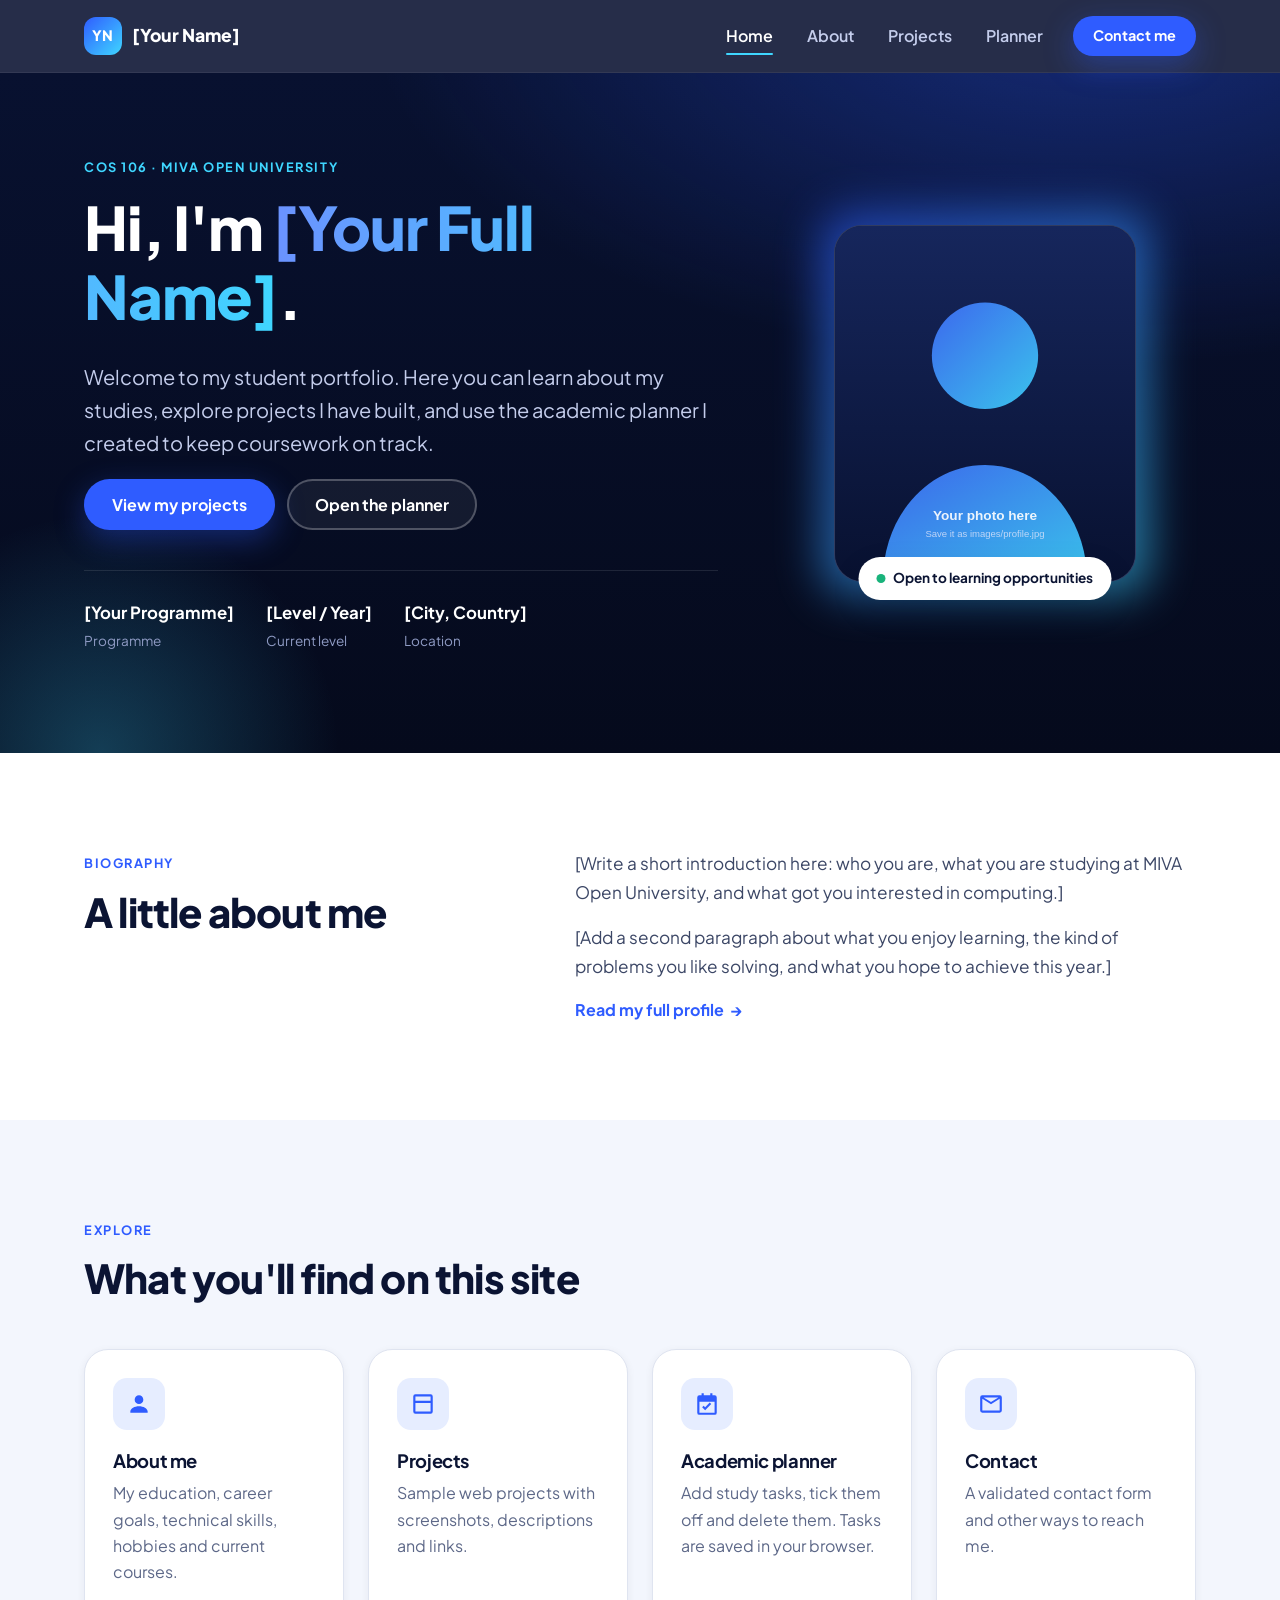
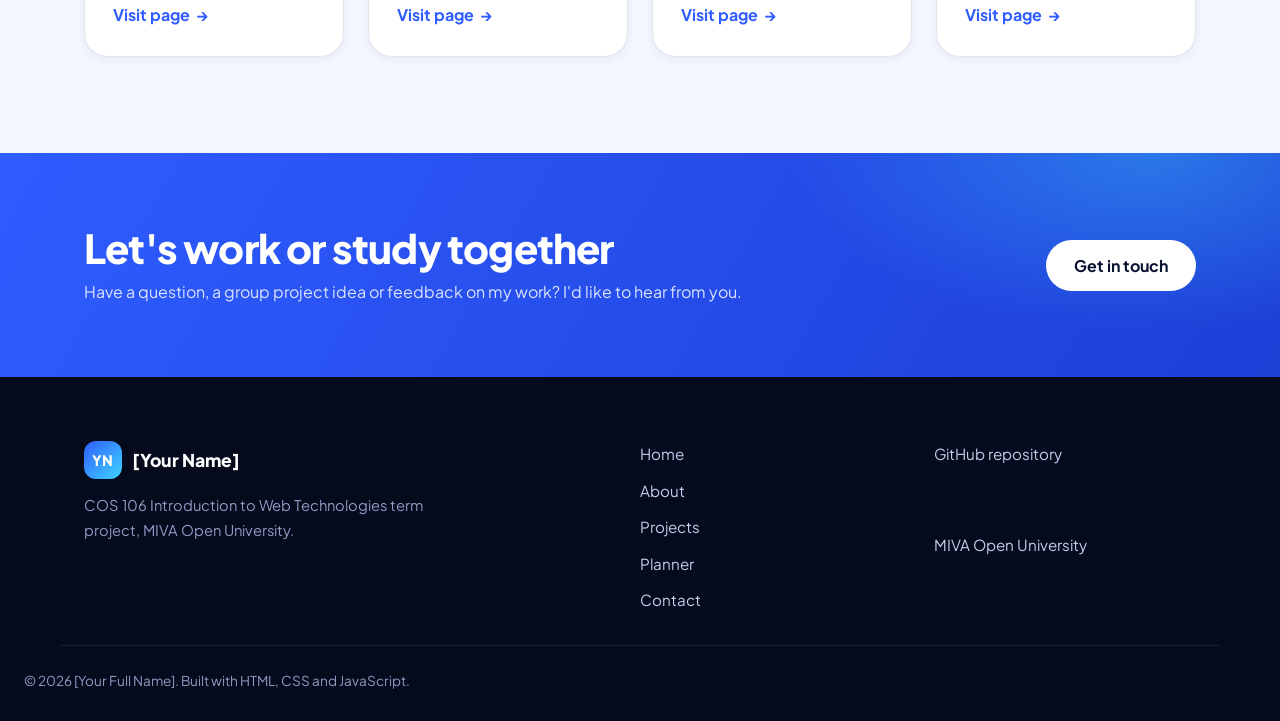
==== index.html @ 50771d1c "Add COS 106 student portfolio website Five-page responsive portfolio (home, about, projects, planner" ====
<!DOCTYPE html>
<html lang="en">
<head>
  <meta charset="UTF-8">
  <meta name="viewport" content="width=device-width, initial-scale=1.0">
  <meta name="description" content="Personal academic portfolio of [Your Full Name], a student at MIVA Open University.">
  <title>Home | [Your Full Name] — Student Portfolio</title>
  <link rel="icon" href="images/favicon.svg" type="image/svg+xml">
  <link rel="preconnect" href="https://fonts.googleapis.com">
  <link rel="preconnect" href="https://fonts.gstatic.com" crossorigin>
  <link href="https://fonts.googleapis.com/css2?family=Plus+Jakarta+Sans:wght@400;500;600;700;800&display=swap" rel="stylesheet">
  <link rel="stylesheet" href="css/style.css">
</head>
<body>
  <a class="skip-link" href="#main">Skip to main content</a>

  <!-- ===== Site header and navigation (same on every page) ===== -->
  <header class="site-header">
    <nav class="nav container" aria-label="Main navigation">
      <a class="brand" href="index.html" aria-label="Home">
        <span class="brand-mark" aria-hidden="true">YN</span>
        <span class="brand-text">[Your Name]</span>
      </a>
      <button class="nav-toggle" type="button" aria-expanded="false" aria-controls="nav-menu">
        <span class="nav-toggle-bar"></span><span class="nav-toggle-bar"></span><span class="nav-toggle-bar"></span>
        <span class="visually-hidden">Toggle menu</span>
      </button>
      <ul class="nav-menu" id="nav-menu">
        <li><a href="index.html" aria-current="page">Home</a></li>
        <li><a href="about.html">About</a></li>
        <li><a href="projects.html">Projects</a></li>
        <li><a href="planner.html">Planner</a></li>
        <li><a href="contact.html" class="btn btn-primary btn-sm">Contact me</a></li>
      </ul>
    </nav>
  </header>

  <main id="main">
    <!-- ===== Hero ===== -->
    <section class="hero">
      <div class="hero-glow" aria-hidden="true"></div>
      <div class="container hero-grid">
        <div class="hero-copy reveal">
          <p class="eyebrow">COS 106 · MIVA Open University</p>
          <!-- EDIT: replace [Your Full Name] with your name -->
          <h1>Hi, I'm <span class="text-gradient">[Your Full Name]</span>.</h1>
          <p class="lead">
            Welcome to my student portfolio. Here you can learn about my studies,
            explore projects I have built, and use the academic planner I created
            to keep coursework on track.
          </p>
          <div class="btn-row">
            <a class="btn btn-primary" href="projects.html">View my projects</a>
            <a class="btn btn-ghost" href="planner.html">Open the planner</a>
          </div>
          <ul class="hero-facts" aria-label="Quick facts">
            <li><strong>[Your Programme]</strong><span>Programme</span></li>
            <li><strong>[Level / Year]</strong><span>Current level</span></li>
            <li><strong>[City, Country]</strong><span>Location</span></li>
          </ul>
        </div>

        <figure class="hero-photo reveal">
          <!-- EDIT: save your photograph as images/profile.jpg — it replaces the placeholder automatically -->
          <img src="images/profile.jpg"
               onerror="this.onerror=null;this.src='images/profile-placeholder.svg';"
               alt="Portrait of [Your Full Name]" width="440" height="520">
          <figcaption class="photo-badge"><span class="dot" aria-hidden="true"></span> Open to learning opportunities</figcaption>
        </figure>
      </div>
    </section>

    <!-- ===== Biography ===== -->
    <section class="section" aria-labelledby="bio-title">
      <div class="container split">
        <div class="reveal">
          <p class="eyebrow eyebrow-dark">Biography</p>
          <h2 id="bio-title">A little about me</h2>
        </div>
        <div class="prose reveal">
          <!-- EDIT: replace this placeholder biography with 2–3 short paragraphs about yourself -->
          <p>
            [Write a short introduction here: who you are, what you are studying at
            MIVA Open University, and what got you interested in computing.]
          </p>
          <p>
            [Add a second paragraph about what you enjoy learning, the kind of
            problems you like solving, and what you hope to achieve this year.]
          </p>
          <a class="text-link" href="about.html">Read my full profile <span aria-hidden="true">→</span></a>
        </div>
      </div>
    </section>

    <!-- ===== Site overview cards ===== -->
    <section class="section section-alt" aria-labelledby="explore-title">
      <div class="container">
        <div class="section-head reveal">
          <p class="eyebrow eyebrow-dark">Explore</p>
          <h2 id="explore-title">What you'll find on this site</h2>
        </div>
        <ul class="card-grid">
          <li class="card reveal">
            <div class="card-icon" aria-hidden="true">
              <svg viewBox="0 0 24 24"><path d="M12 12a4 4 0 1 0 0-8 4 4 0 0 0 0 8Zm0 2c-4 0-8 2-8 5v1h16v-1c0-3-4-5-8-5Z"/></svg>
            </div>
            <h3>About me</h3>
            <p>My education, career goals, technical skills, hobbies and current courses.</p>
            <a class="text-link" href="about.html">Visit page <span aria-hidden="true">→</span></a>
          </li>
          <li class="card reveal">
            <div class="card-icon" aria-hidden="true">
              <svg viewBox="0 0 24 24"><path d="M3 5a2 2 0 0 1 2-2h14a2 2 0 0 1 2 2v14a2 2 0 0 1-2 2H5a2 2 0 0 1-2-2V5Zm2 0v4h14V5H5Zm0 6v8h14v-8H5Z"/></svg>
            </div>
            <h3>Projects</h3>
            <p>Sample web projects with screenshots, descriptions and links.</p>
            <a class="text-link" href="projects.html">Visit page <span aria-hidden="true">→</span></a>
          </li>
          <li class="card reveal">
            <div class="card-icon" aria-hidden="true">
              <svg viewBox="0 0 24 24"><path d="M7 2v2H5a2 2 0 0 0-2 2v14a2 2 0 0 0 2 2h14a2 2 0 0 0 2-2V6a2 2 0 0 0-2-2h-2V2h-2v2H9V2H7Zm-2 8h14v10H5V10Zm5.3 7.7-2.8-2.8 1.4-1.4 1.4 1.4 4.2-4.2 1.4 1.4-5.6 5.6Z"/></svg>
            </div>
            <h3>Academic planner</h3>
            <p>Add study tasks, tick them off and delete them. Tasks are saved in your browser.</p>
            <a class="text-link" href="planner.html">Visit page <span aria-hidden="true">→</span></a>
          </li>
          <li class="card reveal">
            <div class="card-icon" aria-hidden="true">
              <svg viewBox="0 0 24 24"><path d="M4 4h16a2 2 0 0 1 2 2v12a2 2 0 0 1-2 2H4a2 2 0 0 1-2-2V6a2 2 0 0 1 2-2Zm0 3.2V18h16V7.2l-8 5-8-5ZM5.2 6 12 10.2 18.8 6H5.2Z"/></svg>
            </div>
            <h3>Contact</h3>
            <p>A validated contact form and other ways to reach me.</p>
            <a class="text-link" href="contact.html">Visit page <span aria-hidden="true">→</span></a>
          </li>
        </ul>
      </div>
    </section>

    <!-- ===== Call to action ===== -->
    <section class="cta-band">
      <div class="container cta-inner reveal">
        <div>
          <h2>Let's work or study together</h2>
          <p>Have a question, a group project idea or feedback on my work? I'd like to hear from you.</p>
        </div>
        <a class="btn btn-light" href="contact.html">Get in touch</a>
      </div>
    </section>
  </main>

  <!-- ===== Footer (same on every page) ===== -->
  <footer class="site-footer">
    <div class="container footer-grid">
      <div>
        <a class="brand" href="index.html"><span class="brand-mark" aria-hidden="true">YN</span><span class="brand-text">[Your Name]</span></a>
        <p class="footer-note">COS 106 Introduction to Web Technologies term project, MIVA Open University.</p>
      </div>
      <nav aria-label="Footer navigation">
        <ul class="footer-links">
          <li><a href="index.html">Home</a></li>
          <li><a href="about.html">About</a></li>
          <li><a href="projects.html">Projects</a></li>
          <li><a href="planner.html">Planner</a></li>
          <li><a href="contact.html">Contact</a></li>
        </ul>
      </nav>
      <ul class="footer-links">
        <li><a href="https://github.com/Hanszom/cos106-portfolio" target="_blank" rel="noopener">GitHub repository</a></li>
        <li><a href="https://miva.university" target="_blank" rel="noopener">MIVA Open University</a></li>
      </ul>
    </div>
    <p class="container copyright">© <span class="js-year">2026</span> [Your Full Name]. Built with HTML, CSS and JavaScript.</p>
  </footer>

  <script src="js/script.js"></script>
</body>
</html>
---- css/style.css ----
/* =========================================================
   COS 106 Student Portfolio — main stylesheet
   Sections:
   1. Design tokens (colours, spacing, type)
   2. Base / reset
   3. Layout helpers
   4. Buttons, links, badges, tags
   5. Header & navigation
   6. Hero & page hero
   7. Sections, cards, grids
   8. About page (timeline, skills, interests, media)
   9. Tables
   10. Projects page
   11. Forms (planner + contact)
   12. Planner
   13. Contact
   14. CTA band & footer
   15. Animations
   16. Responsive breakpoints
   ========================================================= */

/* ---------- 1. Design tokens ---------- */
:root {
  --navy-950: #050a1c;
  --navy-900: #081130;
  --navy-800: #0d1a44;
  --navy-700: #16265c;
  --blue-600: #2f5cff;
  --blue-500: #4170ff;
  --blue-400: #6b92ff;
  --blue-100: #e6edff;
  --cyan-400: #3fd6ff;
  --green-500: #19b37b;
  --green-100: #dcf7ec;
  --amber-500: #d98a0b;
  --amber-100: #fdf0d9;
  --red-500: #e0424f;
  --red-100: #fde6e8;

  --ink: #0b1433;
  --ink-soft: #3c4766;
  --muted: #5d6888;
  --line: #dfe4f0;
  --surface: #ffffff;
  --surface-alt: #f3f6fd;

  --radius-sm: 10px;
  --radius: 16px;
  --radius-lg: 24px;
  --shadow-sm: 0 2px 8px rgba(11, 20, 51, 0.06);
  --shadow: 0 12px 32px rgba(11, 20, 51, 0.10);
  --shadow-blue: 0 10px 30px rgba(47, 92, 255, 0.35);

  --font: "Plus Jakarta Sans", system-ui, -apple-system, "Segoe UI", Roboto, Arial, sans-serif;
  --container: 1160px;
  --header-h: 72px;
  --ease: cubic-bezier(0.22, 0.61, 0.36, 1);
}

/* ---------- 2. Base / reset ---------- */
*,
*::before,
*::after { box-sizing: border-box; }

html { scroll-behavior: smooth; scroll-padding-top: calc(var(--header-h) + 16px); }

body {
  margin: 0;
  font-family: var(--font);
  font-size: 1rem;
  line-height: 1.65;
  color: var(--ink);
  background: var(--surface);
  -webkit-font-smoothing: antialiased;
}

img, svg { display: block; max-width: 100%; }
img { height: auto; }

h1, h2, h3 { line-height: 1.15; margin: 0 0 0.5em; letter-spacing: -0.02em; }
h1 { font-size: clamp(2.2rem, 5vw, 3.75rem); font-weight: 800; }
h2 { font-size: clamp(1.7rem, 3.2vw, 2.5rem); font-weight: 800; }
h3 { font-size: 1.15rem; font-weight: 700; }
p { margin: 0 0 1em; }
ul, ol { margin: 0; padding: 0; }
code {
  font-family: ui-monospace, SFMono-Regular, Menlo, Consolas, monospace;
  font-size: 0.9em;
  background: rgba(65, 112, 255, 0.12);
  padding: 0.1em 0.4em;
  border-radius: 6px;
}

a { color: var(--blue-600); }

:focus-visible {
  outline: 3px solid var(--cyan-400);
  outline-offset: 3px;
  border-radius: 6px;
}

.visually-hidden {
  position: absolute !important;
  width: 1px; height: 1px;
  padding: 0; margin: -1px;
  overflow: hidden; clip: rect(0 0 0 0);
  white-space: nowrap; border: 0;
}

.skip-link {
  position: absolute;
  left: 16px; top: -60px;
  z-index: 200;
  background: var(--blue-600);
  color: #fff;
  padding: 10px 16px;
  border-radius: var(--radius-sm);
  font-weight: 700;
  text-decoration: none;
  transition: top 0.2s var(--ease);
}
.skip-link:focus { top: 12px; }

/* ---------- 3. Layout helpers ---------- */
.container {
  width: 100%;
  max-width: var(--container);
  margin-inline: auto;
  padding-inline: 24px;
}

.split {
  display: grid;
  grid-template-columns: minmax(0, 1fr) minmax(0, 1.4fr);
  gap: 48px;
  align-items: start;
}

.muted { color: var(--muted); }
.small { font-size: 0.875rem; }
.prose p { font-size: 1.075rem; color: var(--ink-soft); }

.eyebrow {
  display: inline-block;
  margin-bottom: 14px;
  font-size: 0.8rem;
  font-weight: 700;
  letter-spacing: 0.12em;
  text-transform: uppercase;
  color: var(--cyan-400);
}
.eyebrow-dark { color: var(--blue-600); }

.text-gradient {
  background: linear-gradient(90deg, var(--blue-400), var(--cyan-400));
  -webkit-background-clip: text;
  background-clip: text;
  color: transparent;
}

.lead { font-size: clamp(1.05rem, 1.6vw, 1.25rem); color: #c4cdec; max-width: 60ch; }

/* ---------- 4. Buttons, links, badges, tags ---------- */
.btn {
  display: inline-flex;
  align-items: center;
  justify-content: center;
  gap: 8px;
  padding: 14px 26px;
  border: 2px solid transparent;
  border-radius: 999px;
  font: inherit;
  font-weight: 700;
  font-size: 1rem;
  line-height: 1.2;
  text-decoration: none;
  cursor: pointer;
  transition: transform 0.2s var(--ease), box-shadow 0.2s var(--ease), background-color 0.2s var(--ease), color 0.2s var(--ease), border-color 0.2s var(--ease);
}
.btn:hover { transform: translateY(-2px); }
.btn:active { transform: translateY(0); }
.btn-sm { padding: 9px 18px; font-size: 0.9rem; }
.btn-block { width: 100%; }

.btn-primary { background: var(--blue-600); color: #fff; box-shadow: var(--shadow-blue); }
.btn-primary:hover { background: var(--blue-500); }

.btn-ghost { background: rgba(255, 255, 255, 0.06); color: #fff; border-color: rgba(255, 255, 255, 0.25); }
.btn-ghost:hover { background: rgba(255, 255, 255, 0.14); border-color: rgba(255, 255, 255, 0.5); }

.btn-outline { background: transparent; color: var(--blue-600); border-color: var(--blue-600); }
.btn-outline:hover { background: var(--blue-600); color: #fff; }

.btn-light { background: #fff; color: var(--navy-900); }
.btn-light:hover { box-shadow: 0 10px 30px rgba(0, 0, 0, 0.25); }

.btn-row { display: flex; flex-wrap: wrap; gap: 12px; }

.text-link {
  display: inline-flex;
  align-items: center;
  gap: 6px;
  font-weight: 700;
  color: var(--blue-600);
  text-decoration: none;
}
.text-link span { transition: transform 0.2s var(--ease); }
.text-link:hover span { transform: translateX(4px); }

.badge {
  display: inline-block;
  padding: 4px 12px;
  border-radius: 999px;
  font-size: 0.75rem;
  font-weight: 700;
  letter-spacing: 0.02em;
}
.badge-blue { background: var(--blue-100); color: var(--blue-600); }
.badge-green { background: var(--green-100); color: #0d7a52; }
.badge-amber { background: var(--amber-100); color: #8a5500; }
.badge-red { background: var(--red-100); color: #b0202d; }

.tag-list { list-style: none; display: flex; flex-wrap: wrap; gap: 8px; }
.tag-list li {
  padding: 8px 14px;
  background: var(--surface-alt);
  border: 1px solid var(--line);
  border-radius: 999px;
  font-size: 0.9rem;
  font-weight: 600;
  color: var(--ink-soft);
  transition: border-color 0.2s, color 0.2s, transform 0.2s;
}
.tag-list li:hover { border-color: var(--blue-400); color: var(--blue-600); transform: translateY(-2px); }
.tag-list-sm li { padding: 4px 10px; font-size: 0.8rem; }

/* ---------- 5. Header & navigation ---------- */
.site-header {
  position: sticky;
  top: 0;
  z-index: 100;
  background: rgba(8, 17, 48, 0.88);
  backdrop-filter: saturate(160%) blur(14px);
  -webkit-backdrop-filter: saturate(160%) blur(14px);
  border-bottom: 1px solid rgba(255, 255, 255, 0.06);
  transition: box-shadow 0.3s var(--ease);
}
.site-header.is-scrolled { box-shadow: 0 8px 24px rgba(0, 0, 0, 0.3); }

.nav {
  display: flex;
  align-items: center;
  justify-content: space-between;
  height: var(--header-h);
}

.brand {
  display: inline-flex;
  align-items: center;
  gap: 10px;
  color: #fff;
  text-decoration: none;
  font-weight: 800;
  font-size: 1.1rem;
}
.brand-mark {
  display: grid;
  place-items: center;
  width: 38px; height: 38px;
  border-radius: 12px;
  background: linear-gradient(135deg, var(--blue-600), var(--cyan-400));
  font-size: 0.9rem;
  letter-spacing: 0.02em;
}

.nav-menu {
  list-style: none;
  display: flex;
  align-items: center;
  gap: 6px;
}
.nav-menu a:not(.btn) {
  position: relative;
  display: block;
  padding: 10px 14px;
  color: #c4cdec;
  text-decoration: none;
  font-weight: 600;
  border-radius: 10px;
  transition: color 0.2s, background-color 0.2s;
}
.nav-menu a:not(.btn):hover { color: #fff; background: rgba(255, 255, 255, 0.06); }
.nav-menu a:not(.btn)[aria-current="page"] { color: #fff; }
.nav-menu a:not(.btn)[aria-current="page"]::after {
  content: "";
  position: absolute;
  left: 14px; right: 14px; bottom: 4px;
  height: 2px;
  border-radius: 2px;
  background: var(--cyan-400);
}
.nav-menu li:last-child { margin-left: 10px; }
.nav-menu .btn[aria-current="page"] { background: var(--blue-500); box-shadow: 0 0 0 3px rgba(63, 214, 255, 0.35); }

.nav-toggle {
  display: none;
  width: 44px; height: 44px;
  padding: 10px;
  border: 1px solid rgba(255, 255, 255, 0.2);
  border-radius: 12px;
  background: transparent;
  cursor: pointer;
}
.nav-toggle-bar {
  display: block;
  height: 2px;
  margin: 4px 0;
  background: #fff;
  border-radius: 2px;
  transition: transform 0.3s var(--ease), opacity 0.2s;
}
.nav-toggle[aria-expanded="true"] .nav-toggle-bar:nth-child(1) { transform: translateY(6px) rotate(45deg); }
.nav-toggle[aria-expanded="true"] .nav-toggle-bar:nth-child(2) { opacity: 0; }
.nav-toggle[aria-expanded="true"] .nav-toggle-bar:nth-child(3) { transform: translateY(-6px) rotate(-45deg); }

/* ---------- 6. Hero & page hero ---------- */
.hero,
.page-hero {
  position: relative;
  overflow: hidden;
  color: #fff;
  background:
    radial-gradient(1200px 600px at 85% -10%, rgba(47, 92, 255, 0.35), transparent 60%),
    linear-gradient(180deg, var(--navy-900) 0%, var(--navy-950) 100%);
}
.hero { padding: 80px 0 100px; }
.page-hero { padding: 80px 0 72px; }
.page-hero-compact { padding: 64px 0 56px; }

.hero-glow {
  position: absolute;
  width: 520px; height: 520px;
  left: -160px; bottom: -260px;
  background: radial-gradient(circle, rgba(63, 214, 255, 0.25), transparent 65%);
  pointer-events: none;
  animation: float 12s ease-in-out infinite;
}

.hero-grid {
  position: relative;
  display: grid;
  grid-template-columns: 1.2fr 0.8fr;
  gap: 56px;
  align-items: center;
}

.hero-facts {
  list-style: none;
  display: flex;
  flex-wrap: wrap;
  gap: 32px;
  margin-top: 40px;
  padding-top: 28px;
  border-top: 1px solid rgba(255, 255, 255, 0.1);
}
.hero-facts strong { display: block; font-size: 1.05rem; }
.hero-facts span { font-size: 0.85rem; color: #8f9bc4; }

.hero-photo {
  position: relative;
  margin: 0;
  justify-self: center;
  max-width: 400px;
}
.hero-photo::before {
  content: "";
  position: absolute;
  inset: -14px;
  border-radius: 32px;
  background: linear-gradient(140deg, var(--blue-600), var(--cyan-400));
  opacity: 0.55;
  filter: blur(22px);
  z-index: 0;
}
.hero-photo img {
  position: relative;
  z-index: 1;
  width: 100%;
  aspect-ratio: 11 / 13;
  object-fit: cover;
  border-radius: 28px;
  border: 1px solid rgba(255, 255, 255, 0.15);
  background: var(--navy-800);
}
.photo-badge {
  position: absolute;
  z-index: 2;
  left: 50%; bottom: -18px;
  transform: translateX(-50%);
  display: inline-flex;
  align-items: center;
  gap: 8px;
  white-space: nowrap;
  padding: 10px 18px;
  border-radius: 999px;
  background: #fff;
  color: var(--ink);
  font-size: 0.85rem;
  font-weight: 700;
  box-shadow: var(--shadow);
}
.dot {
  width: 9px; height: 9px;
  border-radius: 50%;
  background: var(--green-500);
  box-shadow: 0 0 0 0 rgba(25, 179, 123, 0.6);
  animation: pulse 2s infinite;
}

.page-hero-inner { position: relative; max-width: 820px; }

.chip-nav { display: flex; flex-wrap: wrap; gap: 8px; margin-top: 28px; }
.chip-nav a {
  padding: 8px 16px;
  border-radius: 999px;
  border: 1px solid rgba(255, 255, 255, 0.2);
  color: #dfe5fb;
  text-decoration: none;
  font-size: 0.9rem;
  font-weight: 600;
  transition: background-color 0.2s, border-color 0.2s;
}
.chip-nav a:hover { background: rgba(255, 255, 255, 0.1); border-color: var(--cyan-400); }

/* ---------- 7. Sections, cards, grids ---------- */
.section { padding: 96px 0; }
.section-alt { background: var(--surface-alt); }
.section-dark { background: var(--navy-900); color: #fff; }
.section-dark p { color: #c4cdec; }
.section-head { max-width: 640px; margin-bottom: 48px; }

.card-grid {
  list-style: none;
  display: grid;
  grid-template-columns: repeat(4, minmax(0, 1fr));
  gap: 24px;
}
.card-grid-3 { grid-template-columns: repeat(3, minmax(0, 1fr)); }

.card {
  display: flex;
  flex-direction: column;
  padding: 28px;
  background: var(--surface);
  border: 1px solid var(--line);
  border-radius: var(--radius-lg);
  box-shadow: var(--shadow-sm);
  transition: transform 0.3s var(--ease), box-shadow 0.3s var(--ease), border-color 0.3s;
}
.card:hover { transform: translateY(-6px); box-shadow: var(--shadow); border-color: var(--blue-400); }
.card p { color: var(--muted); flex: 1; }

.card-icon {
  display: grid;
  place-items: center;
  width: 52px; height: 52px;
  margin-bottom: 20px;
  border-radius: 14px;
  background: var(--blue-100);
}
.card-icon svg { width: 26px; height: 26px; fill: var(--blue-600); }

.card-step {
  align-self: flex-start;
  margin-bottom: 14px;
  padding: 4px 12px;
  border-radius: 999px;
  background: var(--navy-900);
  color: var(--cyan-400);
  font-size: 0.75rem;
  font-weight: 700;
  text-transform: uppercase;
  letter-spacing: 0.08em;
}

/* ---------- 8. About page ---------- */
.timeline { list-style: none; position: relative; padding-left: 32px; }
.timeline::before {
  content: "";
  position: absolute;
  left: 7px; top: 6px; bottom: 6px;
  width: 2px;
  background: linear-gradient(var(--blue-600), var(--cyan-400));
}
.timeline li { position: relative; padding-bottom: 36px; }
.timeline li:last-child { padding-bottom: 0; }
.timeline li::before {
  content: "";
  position: absolute;
  left: -32px; top: 4px;
  width: 16px; height: 16px;
  border-radius: 50%;
  background: #fff;
  border: 4px solid var(--blue-600);
}
.timeline-date { font-size: 0.85rem; font-weight: 700; color: var(--blue-600); }
.timeline h3 { margin: 4px 0 2px; }
.timeline-place { margin: 0 0 6px; font-weight: 600; color: var(--ink-soft); }
.timeline p:last-child { color: var(--muted); margin: 0; }

.skills-grid { display: grid; grid-template-columns: repeat(3, minmax(0, 1fr)); gap: 24px; }
.skill-group {
  padding: 28px;
  border: 1px solid var(--line);
  border-radius: var(--radius-lg);
  background: var(--surface);
}

.interest-list { list-style: none; display: grid; grid-template-columns: repeat(2, minmax(0, 1fr)); gap: 20px; }
.interest-list li {
  display: flex;
  gap: 14px;
  padding: 22px;
  border-radius: var(--radius);
  background: var(--surface-alt);
  transition: transform 0.25s var(--ease), background-color 0.25s;
}
.interest-list li:hover { transform: translateY(-4px); background: var(--blue-100); }
.interest-list h3 { margin: 0 0 4px; font-size: 1.05rem; }
.interest-list p { margin: 0; color: var(--muted); font-size: 0.95rem; }
.interest-icon { color: var(--blue-600); font-size: 1.1rem; line-height: 1.5; }

.media-card {
  margin: 0;
  padding: 28px;
  border-radius: var(--radius-lg);
  background: linear-gradient(140deg, var(--navy-800), var(--navy-700));
  border: 1px solid rgba(255, 255, 255, 0.08);
}
.media-card audio { width: 100%; }
.media-card figcaption { margin-top: 12px; font-size: 0.875rem; color: #8f9bc4; }

/* ---------- 9. Tables ---------- */
.table-wrap {
  overflow-x: auto;
  border-radius: var(--radius-lg);
  border: 1px solid var(--line);
  background: var(--surface);
  box-shadow: var(--shadow-sm);
}
.data-table { width: 100%; border-collapse: collapse; text-align: left; }
.data-table th,
.data-table td { padding: 16px 20px; border-bottom: 1px solid var(--line); }
.data-table thead th {
  background: var(--navy-900);
  color: #fff;
  font-size: 0.85rem;
  text-transform: uppercase;
  letter-spacing: 0.06em;
}
.data-table tbody tr { transition: background-color 0.2s; }
.data-table tbody tr:hover { background: var(--surface-alt); }
.data-table tbody th { font-weight: 700; }
.data-table tfoot th,
.data-table tfoot td { font-weight: 800; border-bottom: 0; background: var(--surface-alt); }

/* ---------- 10. Projects page ---------- */
.filter-bar { display: flex; flex-wrap: wrap; gap: 8px; }
.page-hero .filter-bar { margin-top: 28px; }
.filter-btn {
  padding: 8px 18px;
  border-radius: 999px;
  border: 1px solid var(--line);
  background: var(--surface);
  color: var(--ink-soft);
  font: inherit;
  font-size: 0.9rem;
  font-weight: 600;
  cursor: pointer;
  transition: background-color 0.2s, color 0.2s, border-color 0.2s;
}
.filter-btn:hover { border-color: var(--blue-400); color: var(--blue-600); }
.filter-btn.is-active { background: var(--blue-600); border-color: var(--blue-600); color: #fff; }
.page-hero .filter-btn { background: transparent; border-color: rgba(255, 255, 255, 0.25); color: #dfe5fb; }
.page-hero .filter-btn.is-active { background: var(--blue-600); border-color: var(--blue-600); color: #fff; }

.filter-status:empty { display: none; }

.project-list { display: grid; gap: 32px; }
.project-card {
  display: grid;
  grid-template-columns: 1.1fr 1fr;
  gap: 0;
  border: 1px solid var(--line);
  border-radius: var(--radius-lg);
  overflow: hidden;
  background: var(--surface);
  box-shadow: var(--shadow-sm);
  transition: transform 0.3s var(--ease), box-shadow 0.3s var(--ease);
}
.project-card:hover { transform: translateY(-4px); box-shadow: var(--shadow); }
.project-card:nth-child(even) .project-media { order: 2; }
.project-card[hidden] { display: none; }

.project-media { margin: 0; background: var(--navy-900); overflow: hidden; }
.project-media img {
  width: 100%; height: 100%;
  object-fit: cover;
  transition: transform 0.6s var(--ease);
}
.project-card:hover .project-media img { transform: scale(1.04); }

.project-body { padding: 36px; display: flex; flex-direction: column; gap: 14px; align-items: flex-start; }
.project-body h2 { font-size: 1.6rem; margin: 0; }
.project-body p { margin: 0; color: var(--muted); }
.project-body .btn-row { margin-top: 8px; }

.sim-note {
  margin: 0;
  padding: 10px 14px;
  border-radius: var(--radius-sm);
  background: var(--amber-100);
  color: #6e4400 !important;
  font-size: 0.9rem;
  font-weight: 600;
}

/* ---------- 11. Forms ---------- */
.panel {
  padding: 32px;
  border: 1px solid var(--line);
  border-radius: var(--radius-lg);
  background: var(--surface);
  box-shadow: var(--shadow-sm);
}
.panel-dark { background: var(--navy-900); border-color: var(--navy-800); color: #fff; }
.panel-title { font-size: 1.3rem; margin-bottom: 18px; }

.form { display: grid; gap: 18px; }
.field { display: grid; gap: 6px; min-width: 0; align-content: start; }
.field-row { display: grid; grid-template-columns: 1fr 1fr; gap: 16px; }
.field label { font-weight: 700; font-size: 0.92rem; }
.req { color: var(--red-500); }

.field input,
.field select,
.field textarea {
  width: 100%;
  padding: 13px 16px;
  font: inherit;
  color: var(--ink);
  background: var(--surface-alt);
  border: 1.5px solid var(--line);
  border-radius: var(--radius-sm);
  transition: border-color 0.2s, box-shadow 0.2s, background-color 0.2s;
}
.field textarea { resize: vertical; min-height: 140px; }
.field input:hover,
.field select:hover,
.field textarea:hover { border-color: #c3cbe0; }
.field input:focus,
.field select:focus,
.field textarea:focus {
  outline: none;
  background: #fff;
  border-color: var(--blue-500);
  box-shadow: 0 0 0 4px rgba(65, 112, 255, 0.18);
}
.field .is-invalid,
.field .is-invalid:hover { border-color: var(--red-500); background: #fff8f8; }
.field .is-invalid:focus { box-shadow: 0 0 0 4px rgba(224, 66, 79, 0.18); border-color: var(--red-500); }
.field .is-valid,
.field .is-valid:hover { border-color: var(--green-500); }

.field-hint { margin: 0; font-size: 0.82rem; color: var(--muted); }
.field-error { margin: 0; font-size: 0.85rem; font-weight: 600; color: #c22a37; min-height: 0; }
.field-error:empty { display: none; }
.field-error:not(:empty)::before { content: "⚠ "; }

.form-note { margin: 0; text-align: center; }

/* ---------- 12. Planner ---------- */
.planner-section { padding-top: 56px; }
.planner-layout {
  display: grid;
  grid-template-columns: 360px minmax(0, 1fr);
  gap: 28px;
  align-items: start;
}
.planner-form-panel { position: sticky; top: calc(var(--header-h) + 20px); }

.stats { display: grid; grid-template-columns: repeat(3, 1fr); gap: 12px; }
.stat {
  padding: 16px;
  border-radius: var(--radius);
  background: var(--surface-alt);
  text-align: center;
}
.stat-value { display: block; font-size: 1.8rem; font-weight: 800; color: var(--blue-600); line-height: 1.2; }
.stat-label { font-size: 0.8rem; font-weight: 700; color: var(--muted); text-transform: uppercase; letter-spacing: 0.06em; }

.progress { height: 10px; margin-top: 20px; border-radius: 999px; background: var(--surface-alt); overflow: hidden; }
.progress-bar {
  width: 0;
  height: 100%;
  border-radius: inherit;
  background: linear-gradient(90deg, var(--blue-600), var(--cyan-400));
  transition: width 0.5s var(--ease);
}
.progress-text { margin: 8px 0 0; font-size: 0.875rem; }

.list-toolbar {
  display: flex;
  flex-wrap: wrap;
  justify-content: space-between;
  align-items: center;
  gap: 12px;
  margin: 24px 0 16px;
  padding-top: 20px;
  border-top: 1px solid var(--line);
}

.task-list { list-style: none; display: grid; gap: 10px; }
.task {
  display: flex;
  align-items: center;
  gap: 14px;
  padding: 14px 16px;
  border: 1px solid var(--line);
  border-left: 4px solid var(--blue-500);
  border-radius: var(--radius);
  background: var(--surface);
  transition: background-color 0.25s, opacity 0.25s, transform 0.25s, border-color 0.25s;
}
.task.is-new { animation: slideIn 0.35s var(--ease); }
.task:hover { border-color: #c3cbe0; border-left-color: inherit; }
.task.priority-high { border-left-color: var(--red-500); }
.task.priority-medium { border-left-color: var(--amber-500); }
.task.priority-low { border-left-color: var(--green-500); }
.task.is-removing { opacity: 0; transform: translateX(24px); }

.task-check {
  flex: none;
  width: 24px; height: 24px;
  margin: 0;
  accent-color: var(--blue-600);
  cursor: pointer;
}
.task-content { flex: 1; min-width: 0; }
.task-title { margin: 0; font-weight: 700; overflow-wrap: anywhere; transition: color 0.2s; }
.task-meta { display: flex; flex-wrap: wrap; gap: 6px 12px; margin-top: 4px; font-size: 0.82rem; color: var(--muted); }
.task-meta .overdue { color: #c22a37; font-weight: 700; }

.task.is-done { background: var(--surface-alt); }
.task.is-done .task-title { color: var(--muted); text-decoration: line-through; }

.task-delete {
  flex: none;
  display: grid;
  place-items: center;
  width: 38px; height: 38px;
  border: 0;
  border-radius: 10px;
  background: transparent;
  color: var(--muted);
  cursor: pointer;
  transition: background-color 0.2s, color 0.2s;
}
.task-delete svg { width: 20px; height: 20px; fill: currentColor; }
.task-delete:hover { background: var(--red-100); color: var(--red-500); }

.empty-state { padding: 40px 16px; text-align: center; color: var(--muted); }
.empty-state svg { width: 48px; height: 48px; margin: 0 auto 12px; fill: #c3cbe0; }
.empty-state p { margin: 0; }
.empty-state[hidden] { display: none; }

.timetable tbody th { color: var(--blue-600); }

/* ---------- 13. Contact ---------- */
.contact-layout {
  display: grid;
  grid-template-columns: minmax(0, 1.5fr) minmax(0, 1fr);
  gap: 28px;
  align-items: start;
}
.contact-aside { display: grid; gap: 24px; }
.contact-list { list-style: none; display: grid; gap: 20px; }
.contact-list li { display: flex; gap: 14px; align-items: center; }
.contact-icon {
  flex: none;
  display: grid; place-items: center;
  width: 44px; height: 44px;
  border-radius: 12px;
  background: rgba(65, 112, 255, 0.18);
}
.contact-icon svg { width: 22px; height: 22px; fill: var(--cyan-400); }
.contact-label { display: block; font-size: 0.78rem; text-transform: uppercase; letter-spacing: 0.08em; color: #8f9bc4; font-weight: 700; }
.contact-list a { color: #fff; font-weight: 600; text-decoration: none; overflow-wrap: anywhere; }
.contact-list a:hover { color: var(--cyan-400); text-decoration: underline; }

.form-success {
  margin-bottom: 20px;
  padding: 18px 20px;
  border-radius: var(--radius);
  background: var(--green-100);
  border: 1px solid #a9e8cf;
  color: #0b5e40;
  animation: slideIn 0.4s var(--ease);
}
.form-success strong { display: block; margin-bottom: 4px; font-size: 1.05rem; }
.form-success p { margin: 0; }
.form-success:focus { outline: none; }

/* ---------- 14. CTA band & footer ---------- */
.cta-band {
  padding: 72px 0;
  background:
    radial-gradient(600px 300px at 90% 0%, rgba(63, 214, 255, 0.35), transparent 60%),
    linear-gradient(120deg, var(--blue-600), #1d3fd6);
  color: #fff;
}
.cta-inner { display: flex; justify-content: space-between; align-items: center; gap: 32px; }
.cta-inner h2 { margin-bottom: 8px; }
.cta-inner p { margin: 0; color: #dbe4ff; }

.site-footer { background: var(--navy-950); color: #8f9bc4; padding: 64px 0 28px; }
.footer-grid {
  display: grid;
  grid-template-columns: 2fr 1fr 1fr;
  gap: 32px;
  padding-bottom: 32px;
  border-bottom: 1px solid rgba(255, 255, 255, 0.08);
}
.footer-note { margin-top: 14px; max-width: 36ch; font-size: 0.92rem; }
.footer-links { list-style: none; display: grid; gap: 10px; }
.footer-links a { color: #c4cdec; text-decoration: none; font-size: 0.95rem; transition: color 0.2s; }
.footer-links a:hover { color: var(--cyan-400); }
.copyright { margin: 0; padding-top: 24px; font-size: 0.85rem; }

/* ---------- 15. Animations ---------- */
@keyframes float {
  0%, 100% { transform: translate(0, 0); }
  50% { transform: translate(40px, -30px); }
}
@keyframes pulse {
  0% { box-shadow: 0 0 0 0 rgba(25, 179, 123, 0.6); }
  70% { box-shadow: 0 0 0 10px rgba(25, 179, 123, 0); }
  100% { box-shadow: 0 0 0 0 rgba(25, 179, 123, 0); }
}
@keyframes slideIn {
  from { opacity: 0; transform: translateY(-8px); }
  to { opacity: 1; transform: translateY(0); }
}

/* Scroll reveal: only hide elements once JavaScript has confirmed it is running */
.js .reveal { opacity: 0; transform: translateY(24px); transition: opacity 0.7s var(--ease), transform 0.7s var(--ease); }
.js .reveal.is-visible { opacity: 1; transform: none; }

@media (prefers-reduced-motion: reduce) {
  *, *::before, *::after { animation-duration: 0.01ms !important; animation-iteration-count: 1 !important; transition-duration: 0.01ms !important; }
  html { scroll-behavior: auto; }
  .js .reveal { opacity: 1; transform: none; }
}

/* ---------- 16. Responsive breakpoints ---------- */
@media (max-width: 1024px) {
  .card-grid { grid-template-columns: repeat(2, minmax(0, 1fr)); }
  .planner-layout { grid-template-columns: 1fr; }
  .planner-form-panel { position: static; }
}

@media (max-width: 860px) {
  /* Mobile navigation: collapsible menu */
  .nav-toggle { display: block; }
  .nav-menu {
    position: absolute;
    top: var(--header-h);
    left: 0; right: 0;
    flex-direction: column;
    align-items: stretch;
    gap: 4px;
    padding: 16px 24px 24px;
    background: var(--navy-900);
    border-bottom: 1px solid rgba(255, 255, 255, 0.08);
    box-shadow: 0 20px 30px rgba(0, 0, 0, 0.35);
    opacity: 0;
    visibility: hidden;
    transform: translateY(-10px);
    transition: opacity 0.25s var(--ease), transform 0.25s var(--ease), visibility 0.25s;
  }
  .nav-menu.is-open { opacity: 1; visibility: visible; transform: none; }
  .nav-menu a:not(.btn) { padding: 14px 12px; }
  .nav-menu a:not(.btn)[aria-current="page"] { background: rgba(255, 255, 255, 0.08); }
  .nav-menu a:not(.btn)[aria-current="page"]::after { left: 0; right: auto; top: 12px; bottom: 12px; width: 3px; height: auto; }
  .nav-menu li:last-child { margin: 10px 0 0; }
  .nav-menu .btn { width: 100%; padding: 14px; }

  .hero { padding: 56px 0 80px; }
  .hero-grid { grid-template-columns: 1fr; gap: 56px; }
  .hero-photo { order: -1; max-width: 300px; }
  .split { grid-template-columns: 1fr; gap: 24px; }
  .section { padding: 72px 0; }
  .card-grid-3,
  .skills-grid { grid-template-columns: 1fr; }
  .project-card { grid-template-columns: 1fr; }
  .project-card:nth-child(even) .project-media { order: 0; }
  .project-media img { aspect-ratio: 16 / 10; height: auto; }
  .contact-layout { grid-template-columns: 1fr; }
  .cta-inner { flex-direction: column; align-items: flex-start; }
  .footer-grid { grid-template-columns: 1fr 1fr; }
  .footer-grid > div:first-child { grid-column: 1 / -1; }
}

@media (max-width: 600px) {
  .container { padding-inline: 16px; }
  .card-grid,
  .interest-list,
  .field-row { grid-template-columns: 1fr; }
  .hero-facts { gap: 20px; }
  .panel { padding: 22px; }
  .project-body { padding: 24px; }
  .btn-row .btn { flex: 1 1 auto; }

  /* Tables become stacked cards on small screens */
  .data-table thead { display: none; }
  .data-table,
  .data-table tbody,
  .data-table tr,
  .data-table td,
  .data-table tbody th { display: block; width: 100%; }
  .data-table tr { padding: 12px 0; border-bottom: 1px solid var(--line); }
  .data-table td,
  .data-table tbody th { padding: 6px 18px; border: 0; }
  .data-table td[data-label]::before {
    content: attr(data-label);
    display: block;
    font-size: 0.72rem;
    font-weight: 700;
    text-transform: uppercase;
    letter-spacing: 0.06em;
    color: var(--muted);
  }
  .data-table tfoot tr { display: flex; justify-content: space-between; padding: 12px 18px; }
  .data-table tfoot th,
  .data-table tfoot td { display: inline; width: auto; padding: 0; }

  .task { padding: 12px; gap: 10px; }
  .stat-value { font-size: 1.5rem; }
}
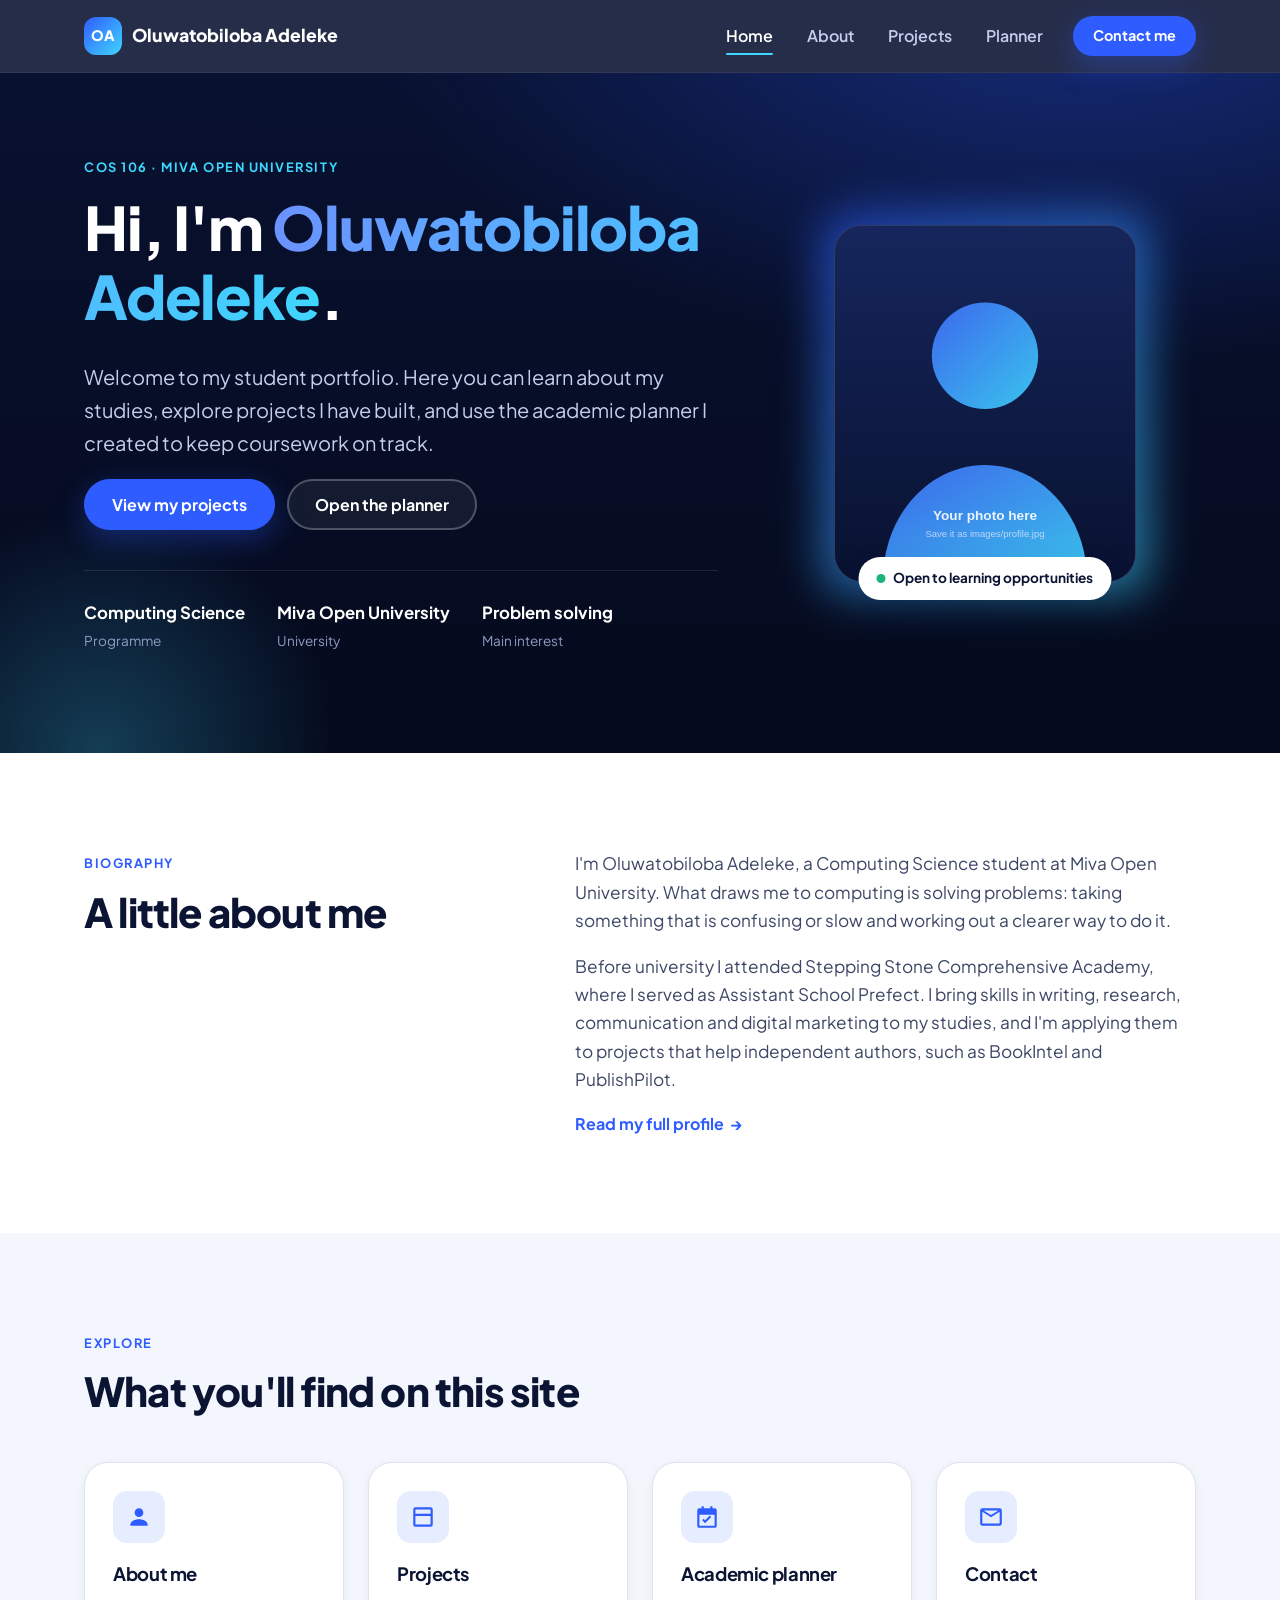
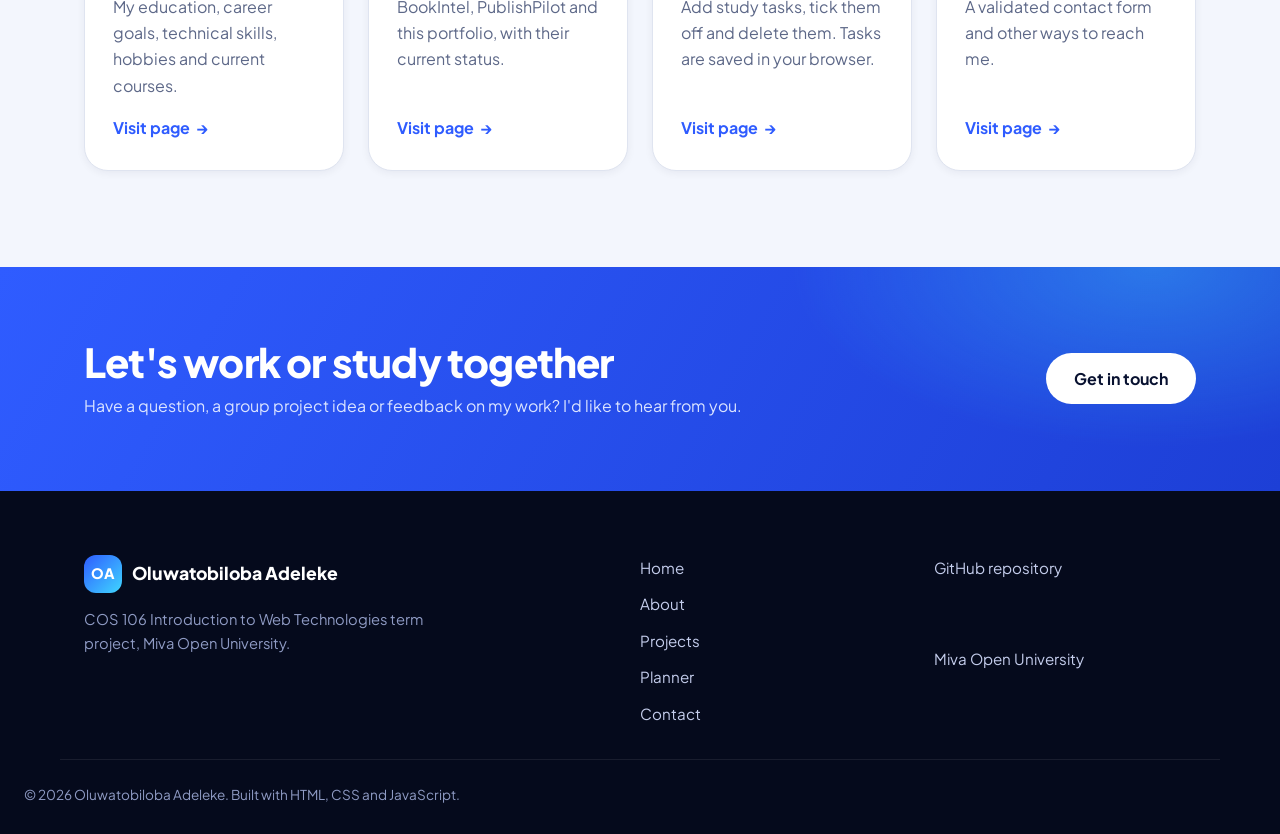
==== commit 00b24824: "Personalise portfolio for Oluwatobiloba Adeleke - Replace placeholder name, initials (YN -> OA) and " ====
--- a/index.html
+++ b/index.html
@@ -3,8 +3,8 @@
 <head>
   <meta charset="UTF-8">
   <meta name="viewport" content="width=device-width, initial-scale=1.0">
-  <meta name="description" content="Personal academic portfolio of [Your Full Name], a student at MIVA Open University.">
-  <title>Home | [Your Full Name] — Student Portfolio</title>
+  <meta name="description" content="Personal academic portfolio of Oluwatobiloba Adeleke, a student at Miva Open University.">
+  <title>Home | Oluwatobiloba Adeleke — Student Portfolio</title>
   <link rel="icon" href="images/favicon.svg" type="image/svg+xml">
   <link rel="preconnect" href="https://fonts.googleapis.com">
   <link rel="preconnect" href="https://fonts.gstatic.com" crossorigin>
@@ -18,8 +18,8 @@
   <header class="site-header">
     <nav class="nav container" aria-label="Main navigation">
       <a class="brand" href="index.html" aria-label="Home">
-        <span class="brand-mark" aria-hidden="true">YN</span>
-        <span class="brand-text">[Your Name]</span>
+        <span class="brand-mark" aria-hidden="true">OA</span>
+        <span class="brand-text">Oluwatobiloba Adeleke</span>
       </a>
       <button class="nav-toggle" type="button" aria-expanded="false" aria-controls="nav-menu">
         <span class="nav-toggle-bar"></span><span class="nav-toggle-bar"></span><span class="nav-toggle-bar"></span>
@@ -41,9 +41,8 @@
       <div class="hero-glow" aria-hidden="true"></div>
       <div class="container hero-grid">
         <div class="hero-copy reveal">
-          <p class="eyebrow">COS 106 · MIVA Open University</p>
-          <!-- EDIT: replace [Your Full Name] with your name -->
-          <h1>Hi, I'm <span class="text-gradient">[Your Full Name]</span>.</h1>
+          <p class="eyebrow">COS 106 · Miva Open University</p>
+          <h1>Hi, I'm <span class="text-gradient">Oluwatobiloba Adeleke</span>.</h1>
           <p class="lead">
             Welcome to my student portfolio. Here you can learn about my studies,
             explore projects I have built, and use the academic planner I created
@@ -54,17 +53,17 @@
             <a class="btn btn-ghost" href="planner.html">Open the planner</a>
           </div>
           <ul class="hero-facts" aria-label="Quick facts">
-            <li><strong>[Your Programme]</strong><span>Programme</span></li>
-            <li><strong>[Level / Year]</strong><span>Current level</span></li>
-            <li><strong>[City, Country]</strong><span>Location</span></li>
+            <li><strong>Computing Science</strong><span>Programme</span></li>
+            <li><strong>Miva Open University</strong><span>University</span></li>
+            <li><strong>Problem solving</strong><span>Main interest</span></li>
           </ul>
         </div>
 
         <figure class="hero-photo reveal">
-          <!-- EDIT: save your photograph as images/profile.jpg — it replaces the placeholder automatically -->
+          <!-- Photograph: images/profile.jpg (the placeholder shows until that file exists) -->
           <img src="images/profile.jpg"
                onerror="this.onerror=null;this.src='images/profile-placeholder.svg';"
-               alt="Portrait of [Your Full Name]" width="440" height="520">
+               alt="Portrait of Oluwatobiloba Adeleke" width="440" height="520">
           <figcaption class="photo-badge"><span class="dot" aria-hidden="true"></span> Open to learning opportunities</figcaption>
         </figure>
       </div>
@@ -78,14 +77,16 @@
           <h2 id="bio-title">A little about me</h2>
         </div>
         <div class="prose reveal">
-          <!-- EDIT: replace this placeholder biography with 2–3 short paragraphs about yourself -->
           <p>
-            [Write a short introduction here: who you are, what you are studying at
-            MIVA Open University, and what got you interested in computing.]
+            I'm Oluwatobiloba Adeleke, a Computing Science student at Miva Open University.
+            What draws me to computing is solving problems: taking something that is
+            confusing or slow and working out a clearer way to do it.
           </p>
           <p>
-            [Add a second paragraph about what you enjoy learning, the kind of
-            problems you like solving, and what you hope to achieve this year.]
+            Before university I attended Stepping Stone Comprehensive Academy, where I
+            served as Assistant School Prefect. I bring skills in writing, research,
+            communication and digital marketing to my studies, and I'm applying them to
+            projects that help independent authors, such as BookIntel and PublishPilot.
           </p>
           <a class="text-link" href="about.html">Read my full profile <span aria-hidden="true">→</span></a>
         </div>
@@ -113,7 +114,7 @@
               <svg viewBox="0 0 24 24"><path d="M3 5a2 2 0 0 1 2-2h14a2 2 0 0 1 2 2v14a2 2 0 0 1-2 2H5a2 2 0 0 1-2-2V5Zm2 0v4h14V5H5Zm0 6v8h14v-8H5Z"/></svg>
             </div>
             <h3>Projects</h3>
-            <p>Sample web projects with screenshots, descriptions and links.</p>
+            <p>BookIntel, PublishPilot and this portfolio, with their current status.</p>
             <a class="text-link" href="projects.html">Visit page <span aria-hidden="true">→</span></a>
           </li>
           <li class="card reveal">
@@ -152,8 +153,8 @@
   <footer class="site-footer">
     <div class="container footer-grid">
       <div>
-        <a class="brand" href="index.html"><span class="brand-mark" aria-hidden="true">YN</span><span class="brand-text">[Your Name]</span></a>
-        <p class="footer-note">COS 106 Introduction to Web Technologies term project, MIVA Open University.</p>
+        <a class="brand" href="index.html"><span class="brand-mark" aria-hidden="true">OA</span><span class="brand-text">Oluwatobiloba Adeleke</span></a>
+        <p class="footer-note">COS 106 Introduction to Web Technologies term project, Miva Open University.</p>
       </div>
       <nav aria-label="Footer navigation">
         <ul class="footer-links">
@@ -166,10 +167,10 @@
       </nav>
       <ul class="footer-links">
         <li><a href="https://github.com/Hanszom/cos106-portfolio" target="_blank" rel="noopener">GitHub repository</a></li>
-        <li><a href="https://miva.university" target="_blank" rel="noopener">MIVA Open University</a></li>
+        <li><a href="https://miva.edu.ng" target="_blank" rel="noopener">Miva Open University</a></li>
       </ul>
     </div>
-    <p class="container copyright">© <span class="js-year">2026</span> [Your Full Name]. Built with HTML, CSS and JavaScript.</p>
+    <p class="container copyright">© <span class="js-year">2026</span> Oluwatobiloba Adeleke. Built with HTML, CSS and JavaScript.</p>
   </footer>
 
   <script src="js/script.js"></script>
--- a/css/style.css
+++ b/css/style.css
@@ -508,13 +508,25 @@
 .timeline-place { margin: 0 0 6px; font-weight: 600; color: var(--ink-soft); }
 .timeline p:last-child { color: var(--muted); margin: 0; }
 
-.skills-grid { display: grid; grid-template-columns: repeat(3, minmax(0, 1fr)); gap: 24px; }
+.skills-grid { display: grid; grid-template-columns: repeat(2, minmax(0, 1fr)); gap: 24px; }
 .skill-group {
   padding: 28px;
   border: 1px solid var(--line);
   border-radius: var(--radius-lg);
   background: var(--surface);
 }
+.skill-group-wide { grid-column: 1 / -1; }
+.skill-list { list-style: none; display: grid; grid-template-columns: repeat(3, minmax(0, 1fr)); gap: 16px; }
+.skill-list li {
+  padding: 18px 20px;
+  border-radius: var(--radius);
+  background: var(--surface-alt);
+  border-top: 3px solid var(--blue-500);
+  transition: transform 0.25s var(--ease), background-color 0.25s;
+}
+.skill-list li:hover { transform: translateY(-4px); background: var(--blue-100); }
+.skill-list strong { display: block; margin-bottom: 4px; }
+.skill-list span { display: block; font-size: 0.92rem; color: var(--muted); }
 
 .interest-list { list-style: none; display: grid; grid-template-columns: repeat(2, minmax(0, 1fr)); gap: 20px; }
 .interest-list li {
@@ -564,9 +576,8 @@
 .data-table tfoot th,
 .data-table tfoot td { font-weight: 800; border-bottom: 0; background: var(--surface-alt); }
 
-/* ---------- 10. Projects page ---------- */
+/* ---------- 10. Projects page (filter buttons are also used by the planner) ---------- */
 .filter-bar { display: flex; flex-wrap: wrap; gap: 8px; }
-.page-hero .filter-bar { margin-top: 28px; }
 .filter-btn {
   padding: 8px 18px;
   border-radius: 999px;
@@ -581,10 +592,6 @@
 }
 .filter-btn:hover { border-color: var(--blue-400); color: var(--blue-600); }
 .filter-btn.is-active { background: var(--blue-600); border-color: var(--blue-600); color: #fff; }
-.page-hero .filter-btn { background: transparent; border-color: rgba(255, 255, 255, 0.25); color: #dfe5fb; }
-.page-hero .filter-btn.is-active { background: var(--blue-600); border-color: var(--blue-600); color: #fff; }
-
-.filter-status:empty { display: none; }
 
 .project-list { display: grid; gap: 32px; }
 .project-card {
@@ -600,7 +607,6 @@
 }
 .project-card:hover { transform: translateY(-4px); box-shadow: var(--shadow); }
 .project-card:nth-child(even) .project-media { order: 2; }
-.project-card[hidden] { display: none; }
 
 .project-media { margin: 0; background: var(--navy-900); overflow: hidden; }
 .project-media img {
@@ -615,12 +621,31 @@
 .project-body p { margin: 0; color: var(--muted); }
 .project-body .btn-row { margin-top: 8px; }
 
-.sim-note {
+.project-detail { width: 100%; }
+.project-detail h3 { margin: 4px 0 8px; font-size: 0.8rem; text-transform: uppercase; letter-spacing: 0.08em; color: var(--ink-soft); }
+.check-list { list-style: none; display: grid; gap: 6px; margin-bottom: 12px; }
+.check-list li { position: relative; padding-left: 26px; font-size: 0.95rem; color: var(--ink-soft); }
+.check-list li::before {
+  content: "✓";
+  position: absolute;
+  left: 0; top: 1px;
+  display: grid; place-items: center;
+  width: 18px; height: 18px;
+  border-radius: 50%;
+  background: var(--green-100);
+  color: #0d7a52;
+  font-size: 0.7rem;
+  font-weight: 800;
+}
+.check-list-pending li::before { content: "…"; background: var(--amber-100); color: #8a5500; }
+
+.status-note {
   margin: 0;
   padding: 10px 14px;
   border-radius: var(--radius-sm);
-  background: var(--amber-100);
-  color: #6e4400 !important;
+  background: var(--surface-alt);
+  border: 1px dashed #c3cbe0;
+  color: var(--ink-soft) !important;
   font-size: 0.9rem;
   font-weight: 600;
 }
@@ -902,6 +927,7 @@
   .section { padding: 72px 0; }
   .card-grid-3,
   .skills-grid { grid-template-columns: 1fr; }
+  .skill-list { grid-template-columns: repeat(2, minmax(0, 1fr)); }
   .project-card { grid-template-columns: 1fr; }
   .project-card:nth-child(even) .project-media { order: 0; }
   .project-media img { aspect-ratio: 16 / 10; height: auto; }
@@ -915,6 +941,7 @@
   .container { padding-inline: 16px; }
   .card-grid,
   .interest-list,
+  .skill-list,
   .field-row { grid-template-columns: 1fr; }
   .hero-facts { gap: 20px; }
   .panel { padding: 22px; }
